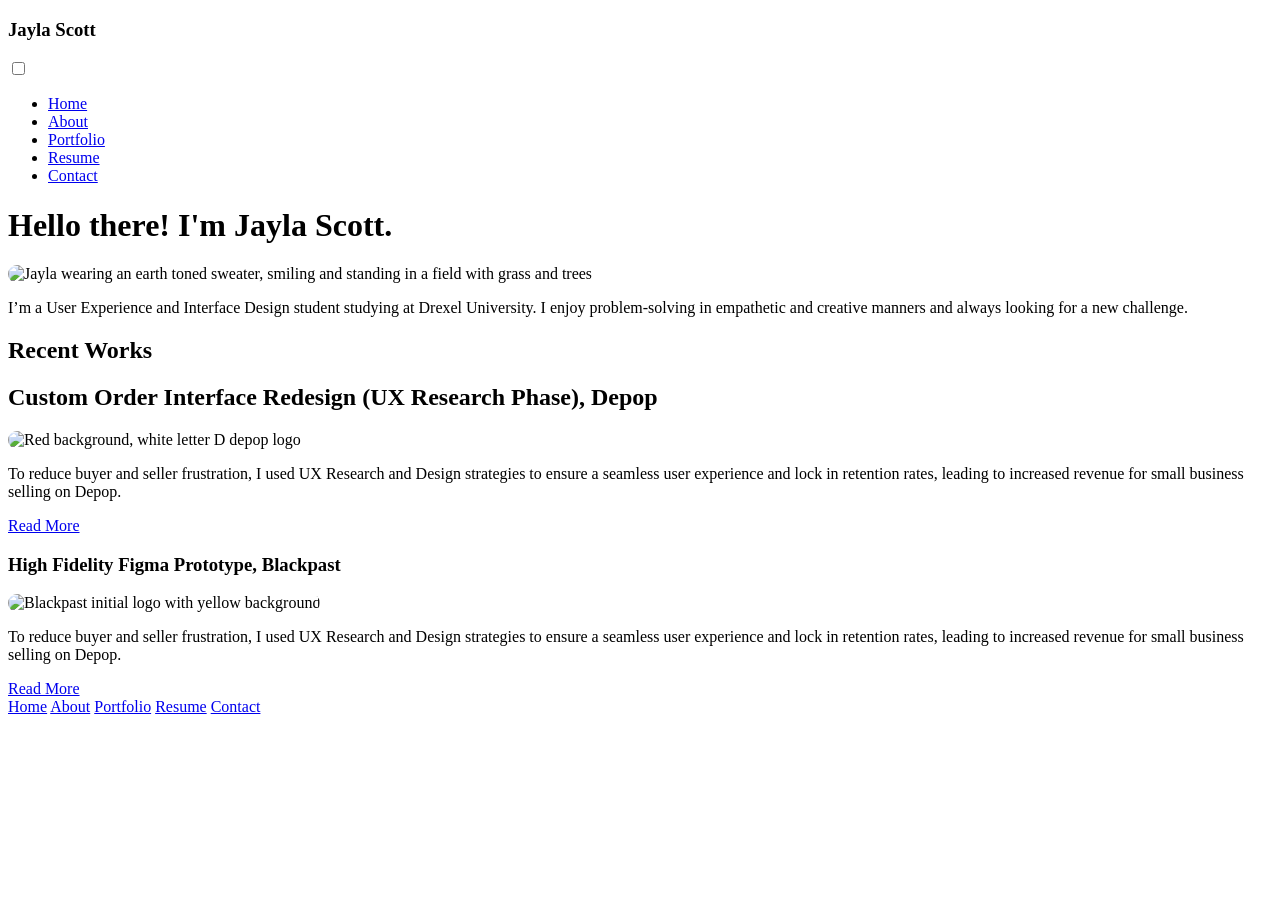
==== index.html @ 3640fe70 "images" ====
<!DOCTYPE html>
<html lang="en">
<head>
    <meta charset="UTF-8">
    <meta name="viewport" content="width=device-width, initial-scale=1.0">
    <title>Jayla Scott's Website</title>
    <link rel="stylesheet" href="css/style.css"/>
</head>

<body>
 

    <header class="header">
    <div class="header-inner">
 

    <h3>Jayla Scott</h3>
      <input type="checkbox" id="toggle-menu">

    <label class="hamburga" for="toggle-menu">
        <span class="hamburger-bar"></span>
        <span class="hamburger-bar"></span>
        <span class="hamburger-bar"></span>
    </label>

     <ul class="nav">
        <li><a href="index.html">Home</a></li>
        <li><a href="about.html">About</a></li>
        <li><a href="portfolio.html">Portfolio</a></li>
        <li><a href="resume.html">Resume</a></li>
        <li><a href="contact.html">Contact</a></li>
    </ul>
    </header>

 
    <main>
         <h1>Hello there! I'm Jayla Scott.</h1>

    <section class="homepage-photo">
       <img src = "images/jayla-photo.jpg"
       alt = "Jayla wearing an earth toned sweater, smiling and standing in a field with grass and trees"
       width="300"
       height = "300"
       style="border-radius: 150px;">
       </section>
    
        <p>
            I’m a User Experience and Interface Design student studying at Drexel University. 
            I enjoy problem-solving in empathetic and creative manners and always looking for a new challenge.
        </p>
    
        <section class="heading-2">
            <h2>Recent Works</h2>
        </section>

        <section class="project-container">
            <section class="project-content">
                <h2>Custom Order Interface Redesign (UX Research Phase), Depop</h2>
                <img src="images/depop-logo.png"
                width=200
                height=200
                style="border-radius: 150px;"
                alt="Red background, white letter D depop logo">
            <p> 
                To reduce buyer and seller frustration, I used UX Research and Design strategies to ensure a seamless user experience and lock in retention rates, 
                leading to increased revenue for small business selling on Depop.
            </p>     
        <a href="portfolio.html#Case-Studies" class="button">Read More</a>
        </section>
        </section>

        <section class="project-container">
            <section class="project-content">
            <h3>High Fidelity Figma Prototype, Blackpast</h3>
            <img src="Images/BlackPast.jpg"
            width=200
            height=200
            style="border-radius: 150px;"
            alt="Blackpast initial logo with yellow background"
            >
             <p> 
           To reduce buyer and seller frustration, I used UX Research and Design strategies to ensure a seamless user experience
           and lock in retention rates, leading to increased revenue for small business selling on Depop. 
            </p>
        <a href="portfolio.html#Case-Studies" class="button">Read More</a>
        </section>
        </section>


       <footer class="footer">
            <nav aria-label="Footer">
            <a href="index.html">Home</a>
            <a href="about.html">About</a>
            <a href="portfolio.html">Portfolio</a>
            <a href="resume.html">Resume</a>
            <a href="contact.html">Contact</a>
            </nav>
        </footer>

    </main>
</body>
</html>
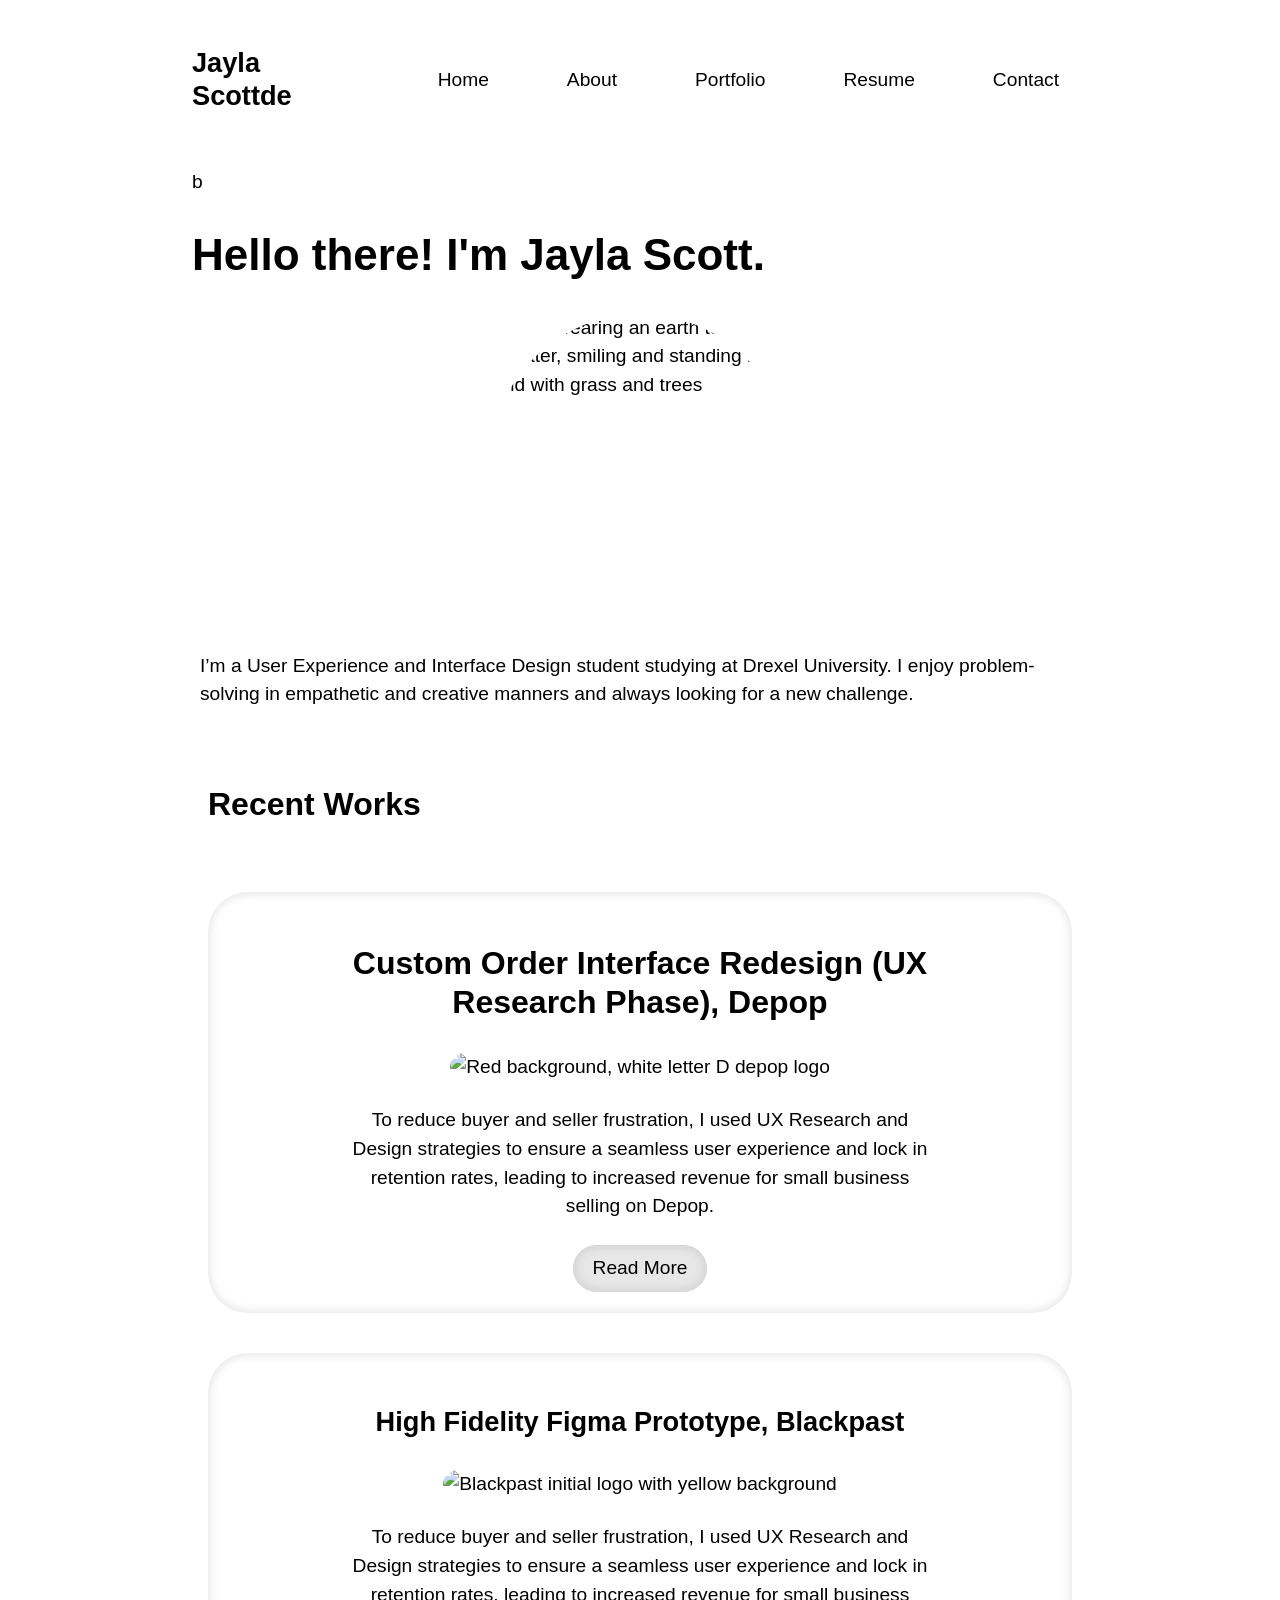
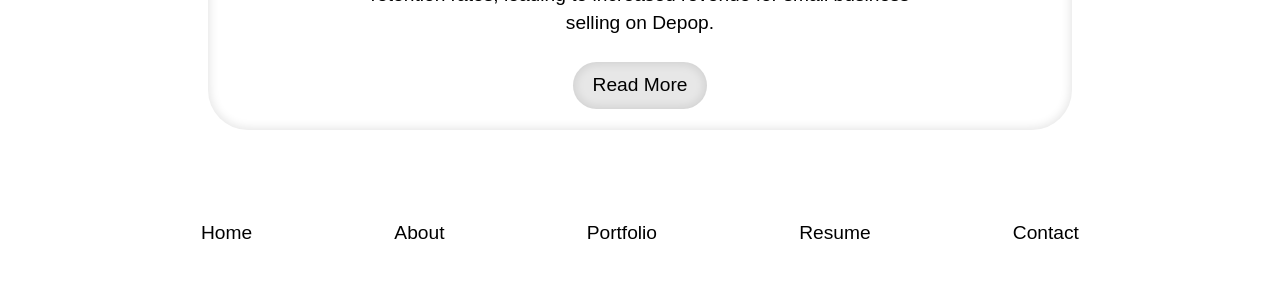
==== commit 92fbd204: "photos" ====
--- a/index.html
+++ b/index.html
@@ -13,8 +13,8 @@
     <header class="header">
     <div class="header-inner">
  
-
-    <h3>Jayla Scott</h3>
+<!-- watched YT video to help me with hamburger menu -->
+    <h3>Jayla Scottde</h3>
       <input type="checkbox" id="toggle-menu">
 
     <label class="hamburga" for="toggle-menu">
@@ -30,7 +30,7 @@
         <li><a href="resume.html">Resume</a></li>
         <li><a href="contact.html">Contact</a></li>
     </ul>
-    </header>
+    </header>b
 
  
     <main>
@@ -56,7 +56,7 @@
         <section class="project-container">
             <section class="project-content">
                 <h2>Custom Order Interface Redesign (UX Research Phase), Depop</h2>
-                <img src="images/depop-logo.png"
+                <img src="Images/depoplogo.png"
                 width=200
                 height=200
                 style="border-radius: 150px;"
@@ -72,7 +72,7 @@
         <section class="project-container">
             <section class="project-content">
             <h3>High Fidelity Figma Prototype, Blackpast</h3>
-            <img src="Images/BlackPast.jpg"
+            <img src="Images/blackpast.jpg"
             width=200
             height=200
             style="border-radius: 150px;"
--- a/css/style.css
+++ b/css/style.css
@@ -0,0 +1,283 @@
+:root {
+  --color-backrgound: #ffffff;
+  --color-foreground: #000000;
+  --color-link: #000000;
+  --color-link-hover: #ff2f90;
+  --button-backrground: #e7e7e7;
+  --button-hover: #222222;
+  --class-color-bg: #ffffff; 
+
+  --font-size-base: 1.2rem;
+  --font-size-heading1:2.75rem;
+  --font-size-heading2: 2rem;
+  --font-size-heading3: 1.7rem;
+  --button-padding: 9px;
+  --button-radius: 10px;
+  --border-radius: 40px;
+  --project-card-padding: .3rem;
+  --heading-padding: 20px;
+  --heading-margin: 1rem;
+
+
+
+*{
+  box-sizing: border-box;
+}
+
+
+body
+{
+padding: 2rem;
+max-width: 60rem;
+margin-inline: auto;
+max-width: 60rem ;
+background-color: var(--color-backrgound);
+color: var(--color-foreground);
+font-size: var(--font-size-base);
+font-weight: 250;
+line-height: 1.5;
+
+
+font-family:
+	ui-rounded,
+	-apple-system,
+	BlinkMacSystemFont,
+	'Segoe UI',
+	Roboto,
+	sans-serif;
+}
+
+h1, h2, h3
+{
+margin-top: var(--heading-margin) ;
+margin-bottom:var(--heading-margin) ;
+line-height: 1.2;
+font-weight: 600;
+}
+
+h1
+{
+font-size: var(--font-size-heading1);
+margin-bottom: 2rem;
+margin-top: 2rem;
+
+} 
+h2
+{
+margin-bottom: 2rem;
+margin-top: 2rem;
+
+font-size: var(--font-size-heading2);
+}
+
+h3{
+margin-bottom: 2rem;
+margin-top: 2rem;
+  font-size: var(--font-size-heading3);
+}
+/*heading styles*/
+nav{
+  display: flex;
+  justify-content: space-between;
+}
+
+footer{
+  margin-top: 5rem;
+}
+.header{
+  height: 80px;
+  border-bottom: 1px;
+  display: flex;
+  align-items: center;
+  margin-bottom: 3rem;
+
+}
+
+.nav{
+  display: block;
+  position: absolute;
+  background: #ffffff;
+  color: #000000;
+  width: 100%;
+  top:80px;
+  left: -9999px;
+}
+
+#toggle-menu:checked ~  .nav {
+  left: 0;
+
+}
+.nav li{
+  border-bottom: 1px solid #000000; 
+    list-style: none;
+    margin: 0;
+    padding: 20px;
+
+}
+
+.hamburga 
+{
+  width: 20px;
+  display: block;
+}
+
+.hamburger-bar {
+  width: 100%;
+  display: block;
+  height: 3px;
+  border-radius: 2px;
+  background-color: #444444;
+}
+
+.hamburger-bar + .hamburger-bar {
+  margin-top: 4px;
+}
+
+#toggle-menu{
+  opacity: 0;
+}
+
+@media (min-width:800px){
+  .nav li{
+    border: none;
+  }
+  .hamburger-bar{
+    display: none;
+  }
+  .nav{
+  display: inline-flex;
+  align-items: center;
+  justify-content: space-between;
+  gap: 20px;
+  position: static;
+  width: auto;
+}
+
+}
+
+a 
+{
+display: block;
+padding: var(--button-padding);
+max-width: 60rem;
+color: var(--color-link);
+text-decoration:underline;
+text-decoration: none;
+}
+
+
+.header-inner {
+  display: flex;
+  align-items: center;
+  justify-content: space-between;
+  width: 100%;
+}
+
+
+a:hover
+{
+color: var(--color-link-hover);
+}
+
+.button
+{
+text-decoration: none;
+background-color: var(--button-backrground);
+border-radius: 30px;
+padding-left: 20px;
+padding-right: 20px;
+
+box-shadow: inset 0 0 10px 2px rgba(0, 0, 0, 0.1);
+
+
+}
+.button:hover
+{
+background-color: var(--button-hover);
+color: var(--color-link-hover);
+
+}
+/*connecting unfinished media/learn more*/
+
+.heading-2{
+margin: var(--heading-margin);
+padding-top:var(--heading-padding);
+padding-bottom:var(--heading-padding);
+
+}
+
+.project-container {
+background-color: var(--class-color-bg);
+width: auto;
+height: auto;
+padding: var(--project-card-padding);
+margin-left: 1rem;
+margin-right: 1rem;
+margin-bottom: 2.5rem;
+border-radius: var(--border-radius);
+box-shadow: inset 0 0 10px 2px rgba(0, 0, 0, 0.1);
+
+.button{
+  width: fit-content;
+  	max-width: 60ch;
+	  margin-inline: auto;
+}
+text-align: center;  
+}
+/*searched how to add box shadow and align content to center*/
+}
+
+.project-content
+{
+padding: 1rem;
+	max-width: 60ch;
+	margin-inline: auto;
+
+}
+/* case study set up*/
+
+.portfolio-imgs{
+  display: flex;
+  justify-content: center;
+  align-items: center;
+}
+
+.homepage-photo{
+  display: flex;
+  justify-content: center;
+  align-items: center;
+  margin-bottom: 30px;
+  margin-top: 30px;
+}
+
+.about-photo{
+  display: flex;
+  justify-content: center;
+  align-items: center;
+  margin-bottom: 30px;
+  margin-top: 30px;
+}
+
+
+nav a:focus-visible {
+outline: 2px solid var(--color-link);
+outline-offset: 3px;
+}
+
+.button:focus-visible{
+outline: 2px solid var(--color-link);
+outline-offset: 3px;
+}
+
+/*elements reached through tab */
+
+p{
+  padding: .5rem;
+  max-width: 60rem ;
+  width:100%;
+  margin-bottom: 1rem;
+  margin-top: 1rem;
+
+}
+
+
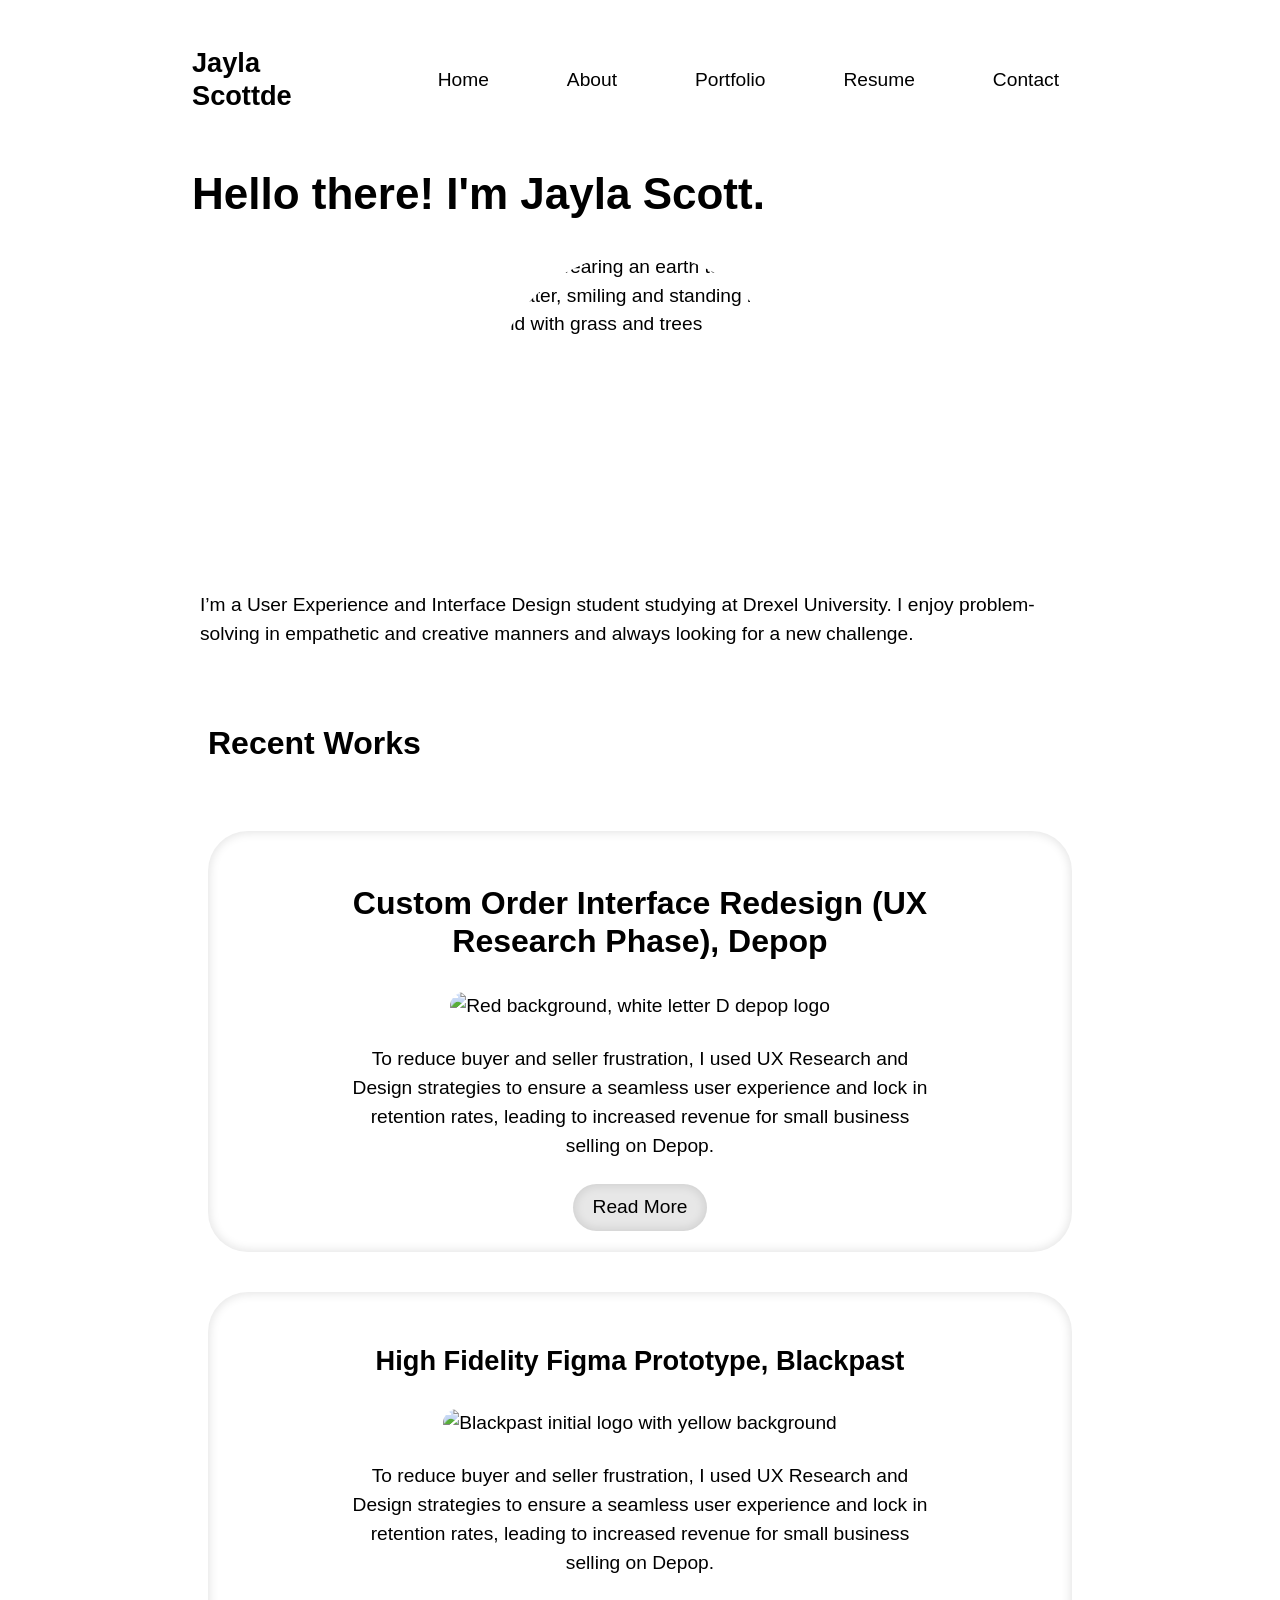
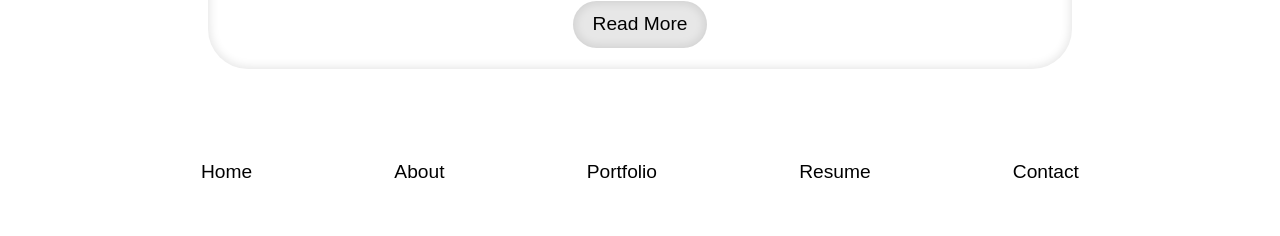
==== commit 70a32110: "nav" ====
--- a/index.html
+++ b/index.html
@@ -30,7 +30,7 @@
         <li><a href="resume.html">Resume</a></li>
         <li><a href="contact.html">Contact</a></li>
     </ul>
-    </header>b
+    </header>
 
  
     <main>
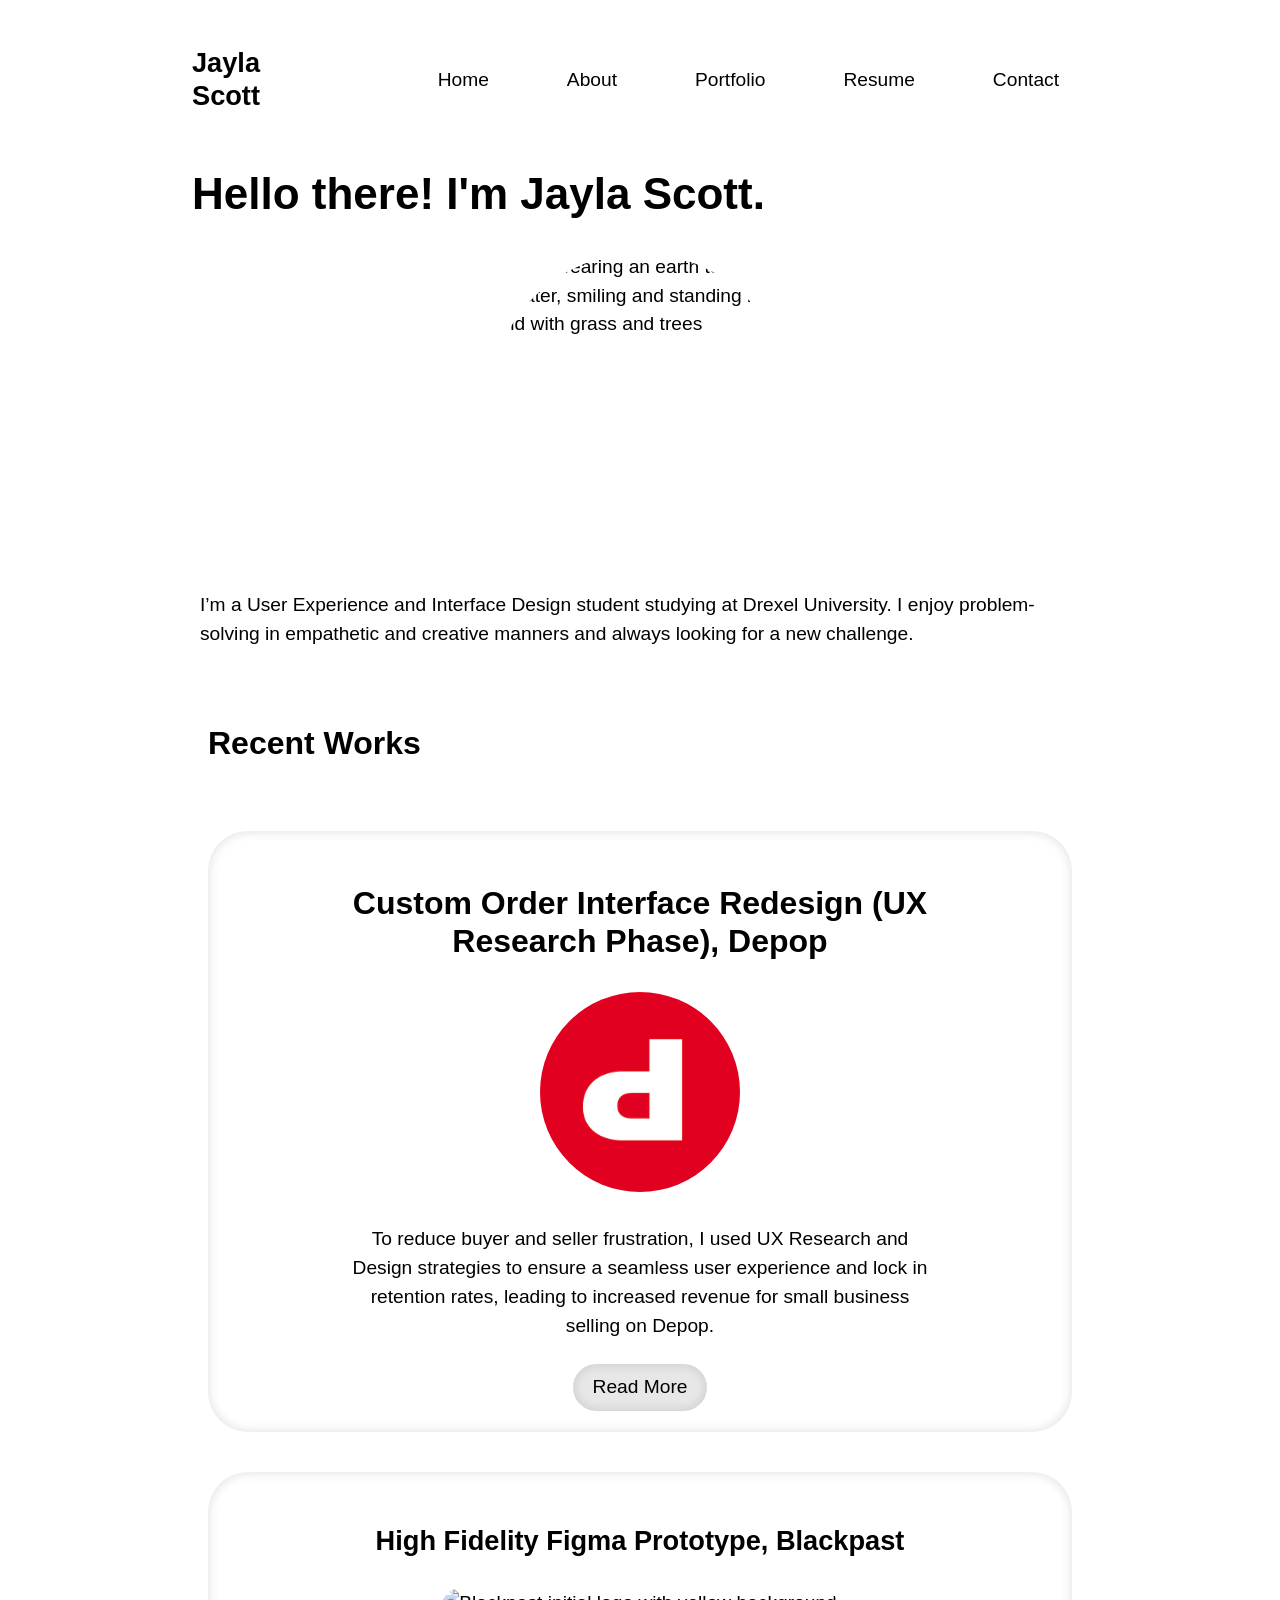
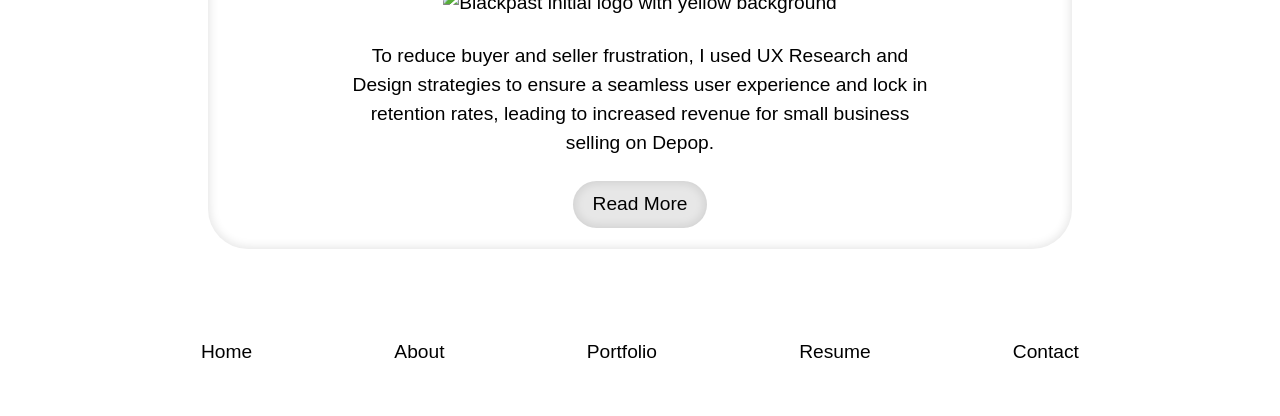
==== commit 091c04c5: "photo name changes" ====
--- a/index.html
+++ b/index.html
@@ -14,7 +14,7 @@
     <div class="header-inner">
  
 <!-- watched YT video to help me with hamburger menu -->
-    <h3>Jayla Scottde</h3>
+    <h3>Jayla Scott</h3>
       <input type="checkbox" id="toggle-menu">
 
     <label class="hamburga" for="toggle-menu">
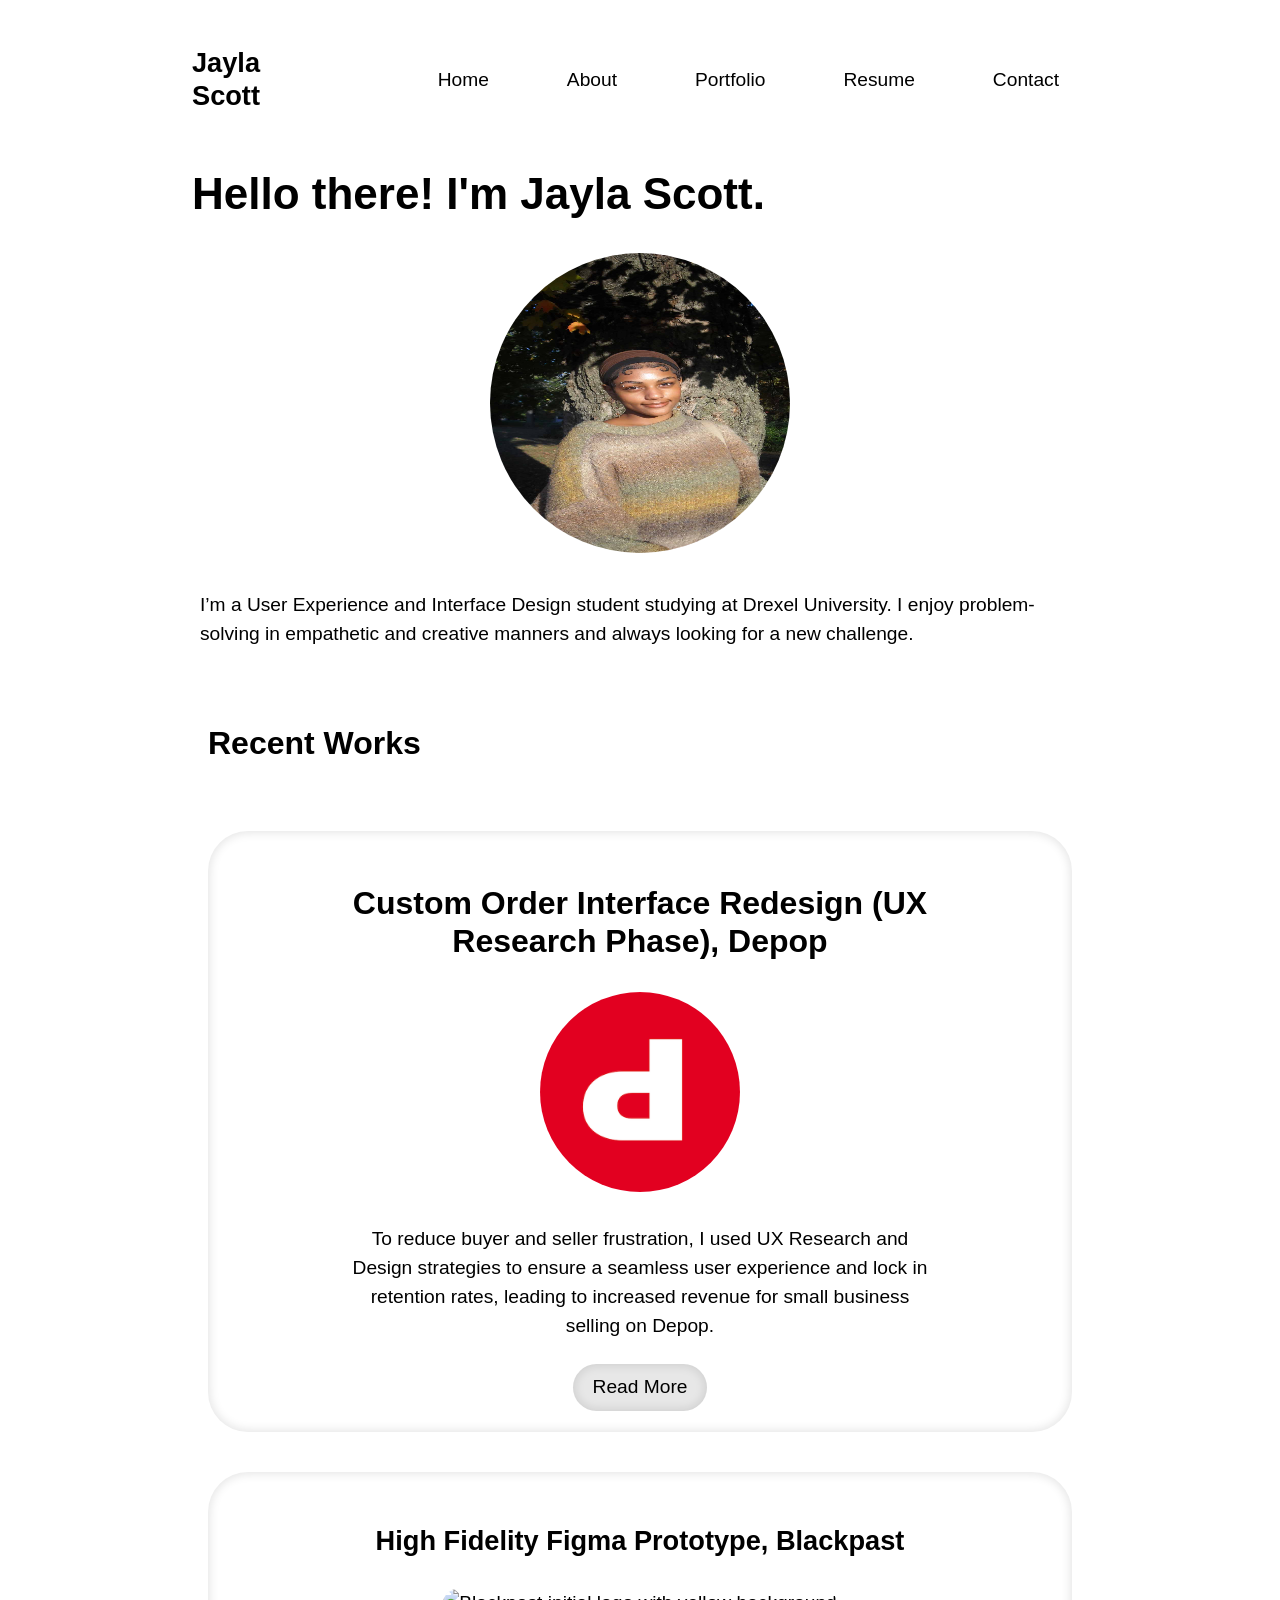
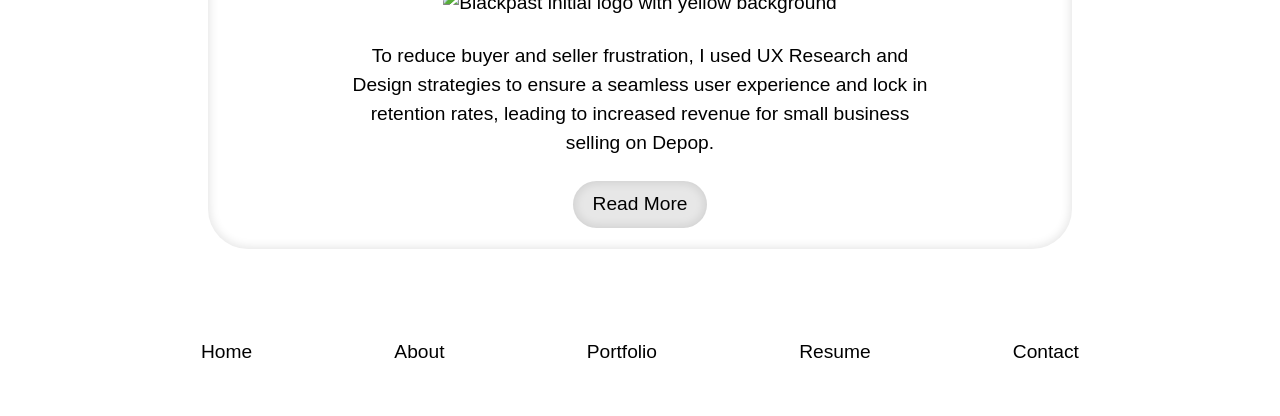
==== commit 488ea108: "added hp" ====
--- a/index.html
+++ b/index.html
@@ -37,7 +37,7 @@
          <h1>Hello there! I'm Jayla Scott.</h1>
 
     <section class="homepage-photo">
-       <img src = "images/jayla-photo.jpg"
+       <img src = "Images/jaylahp.jpg"
        alt = "Jayla wearing an earth toned sweater, smiling and standing in a field with grass and trees"
        width="300"
        height = "300"
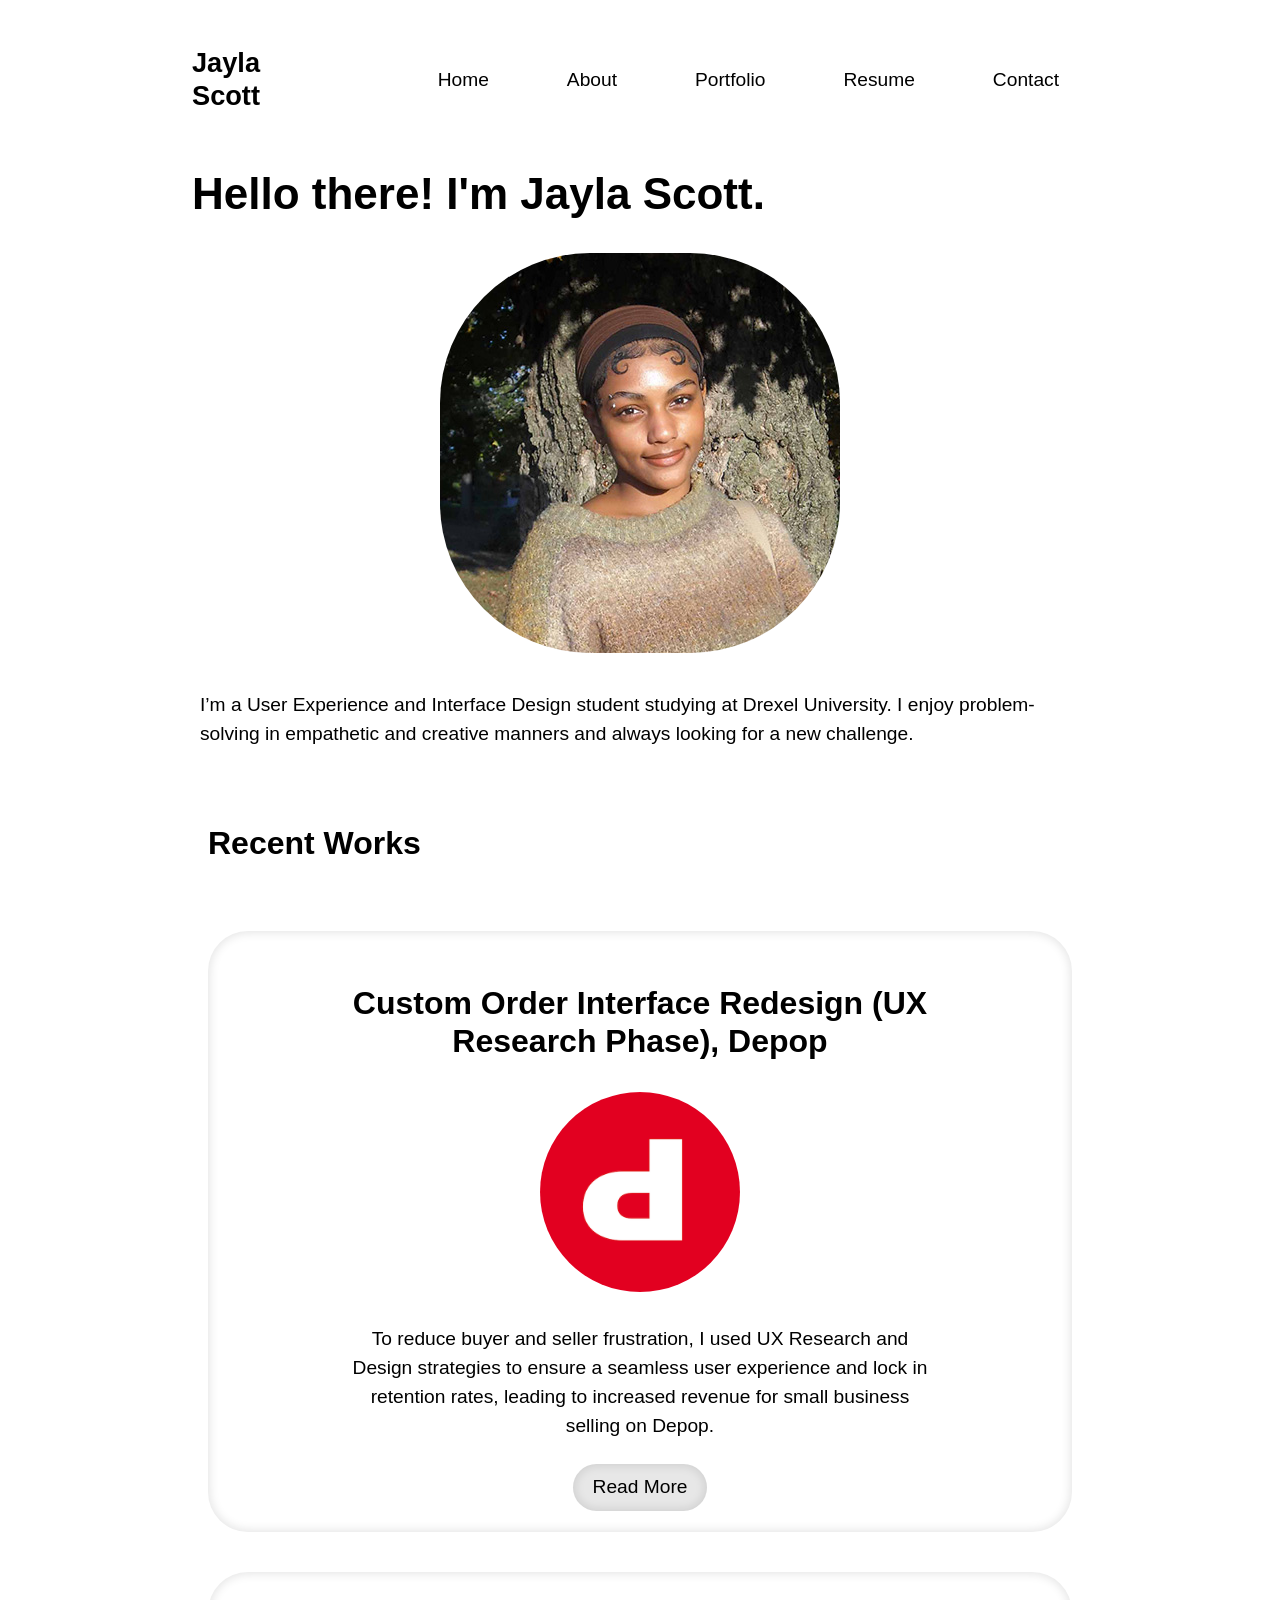
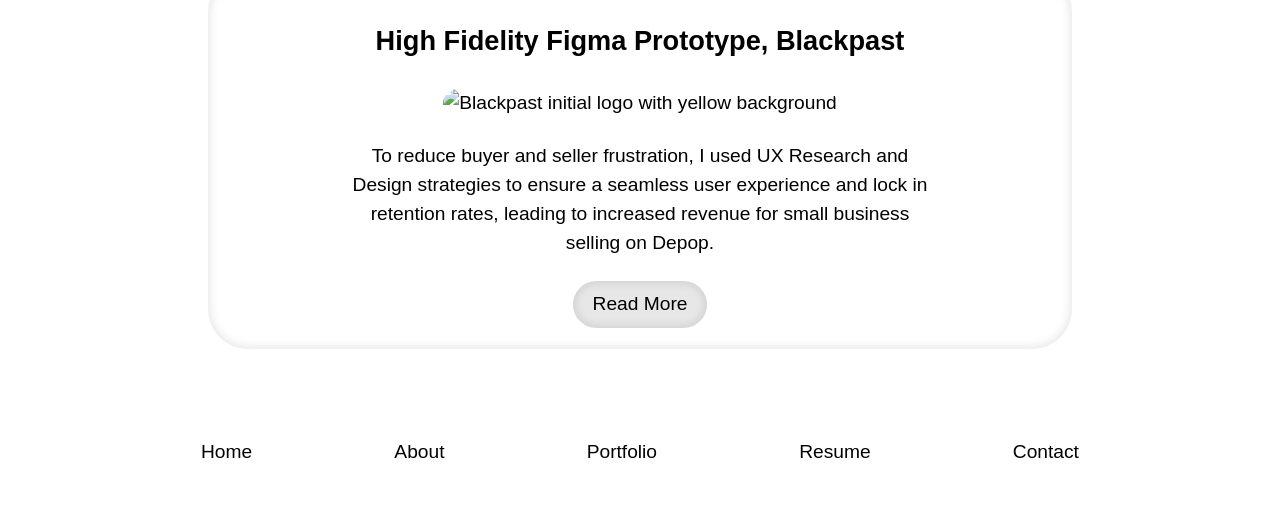
==== commit 72d0876d: "changed sizing of hp photo" ====
--- a/index.html
+++ b/index.html
@@ -39,8 +39,8 @@
     <section class="homepage-photo">
        <img src = "Images/jaylahp.jpg"
        alt = "Jayla wearing an earth toned sweater, smiling and standing in a field with grass and trees"
-       width="300"
-       height = "300"
+       width="400"
+       height = "400"
        style="border-radius: 150px;">
        </section>
     
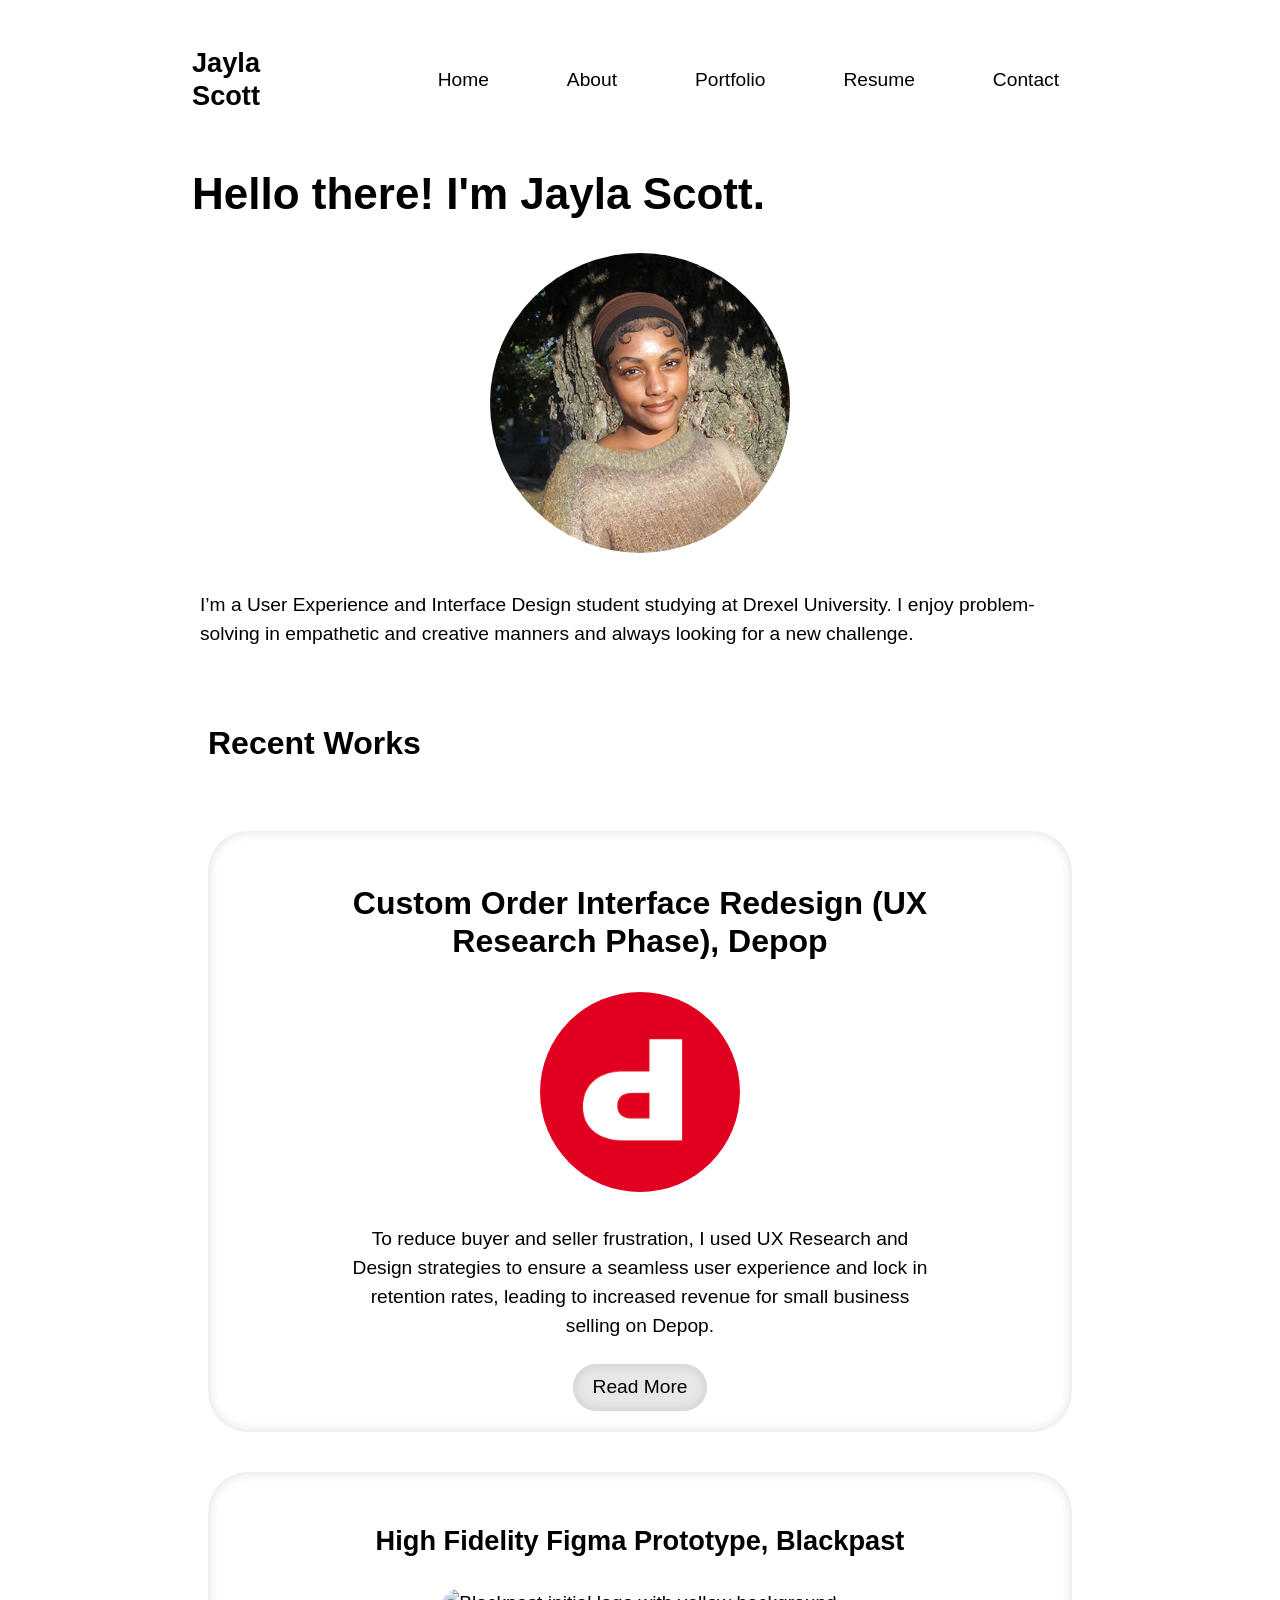
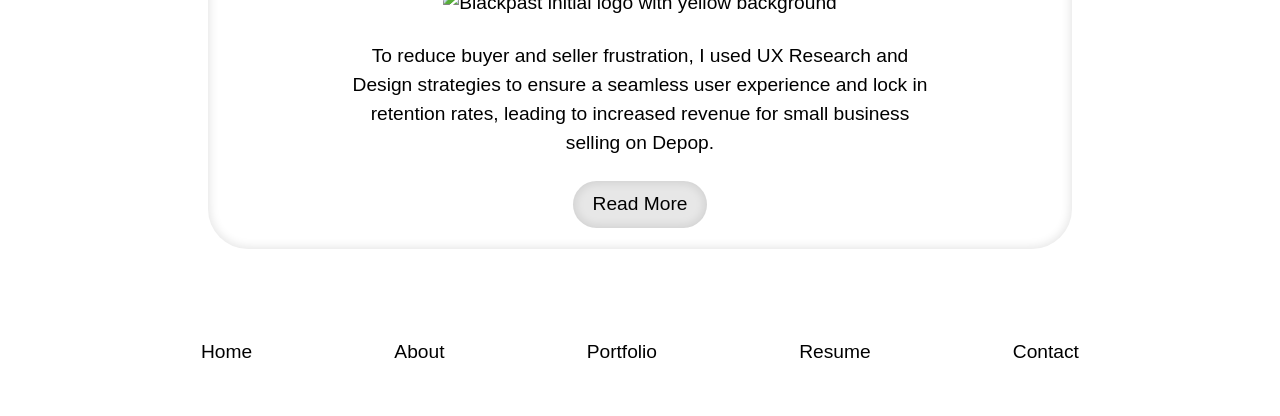
==== commit 341935a2: "changed size" ====
--- a/index.html
+++ b/index.html
@@ -39,8 +39,8 @@
     <section class="homepage-photo">
        <img src = "Images/jaylahp.jpg"
        alt = "Jayla wearing an earth toned sweater, smiling and standing in a field with grass and trees"
-       width="400"
-       height = "400"
+       width="300"
+       height = "300"
        style="border-radius: 150px;">
        </section>
     
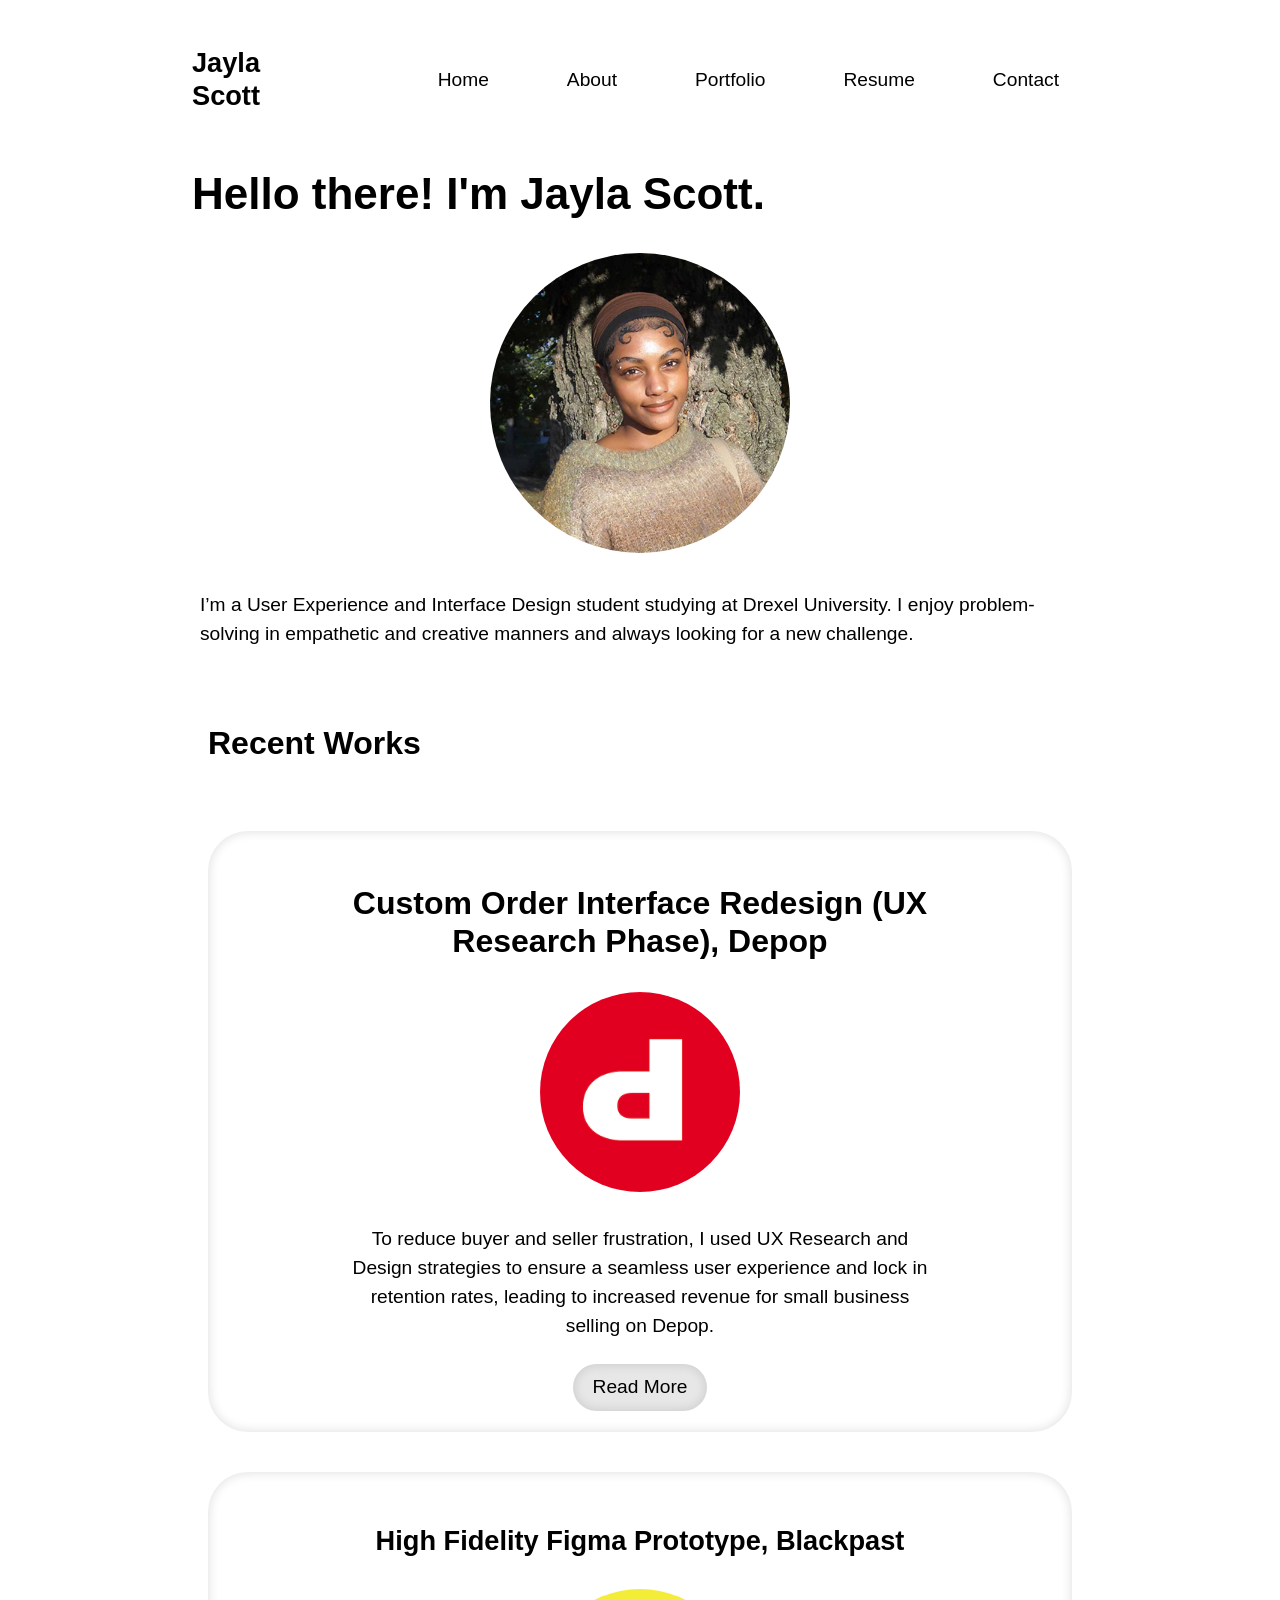
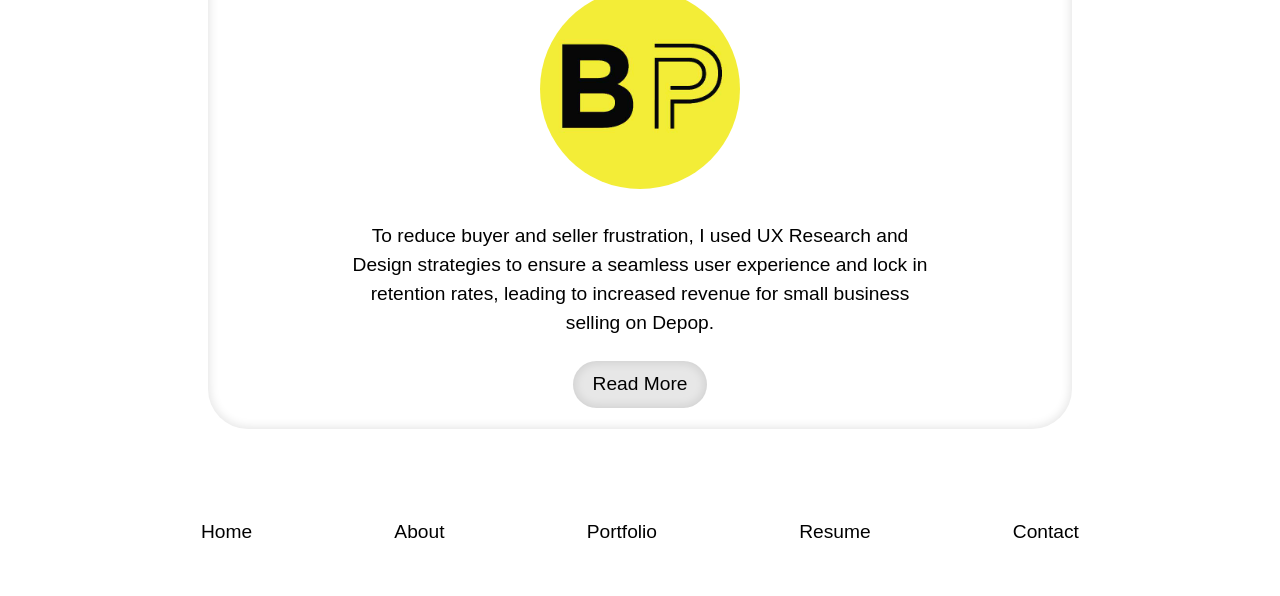
==== commit 6d7c0e98: "chnaged file name" ====
--- a/index.html
+++ b/index.html
@@ -72,7 +72,7 @@
         <section class="project-container">
             <section class="project-content">
             <h3>High Fidelity Figma Prototype, Blackpast</h3>
-            <img src="Images/blackpast.jpg"
+            <img src="Images/bplogo.jpg"
             width=200
             height=200
             style="border-radius: 150px;"
